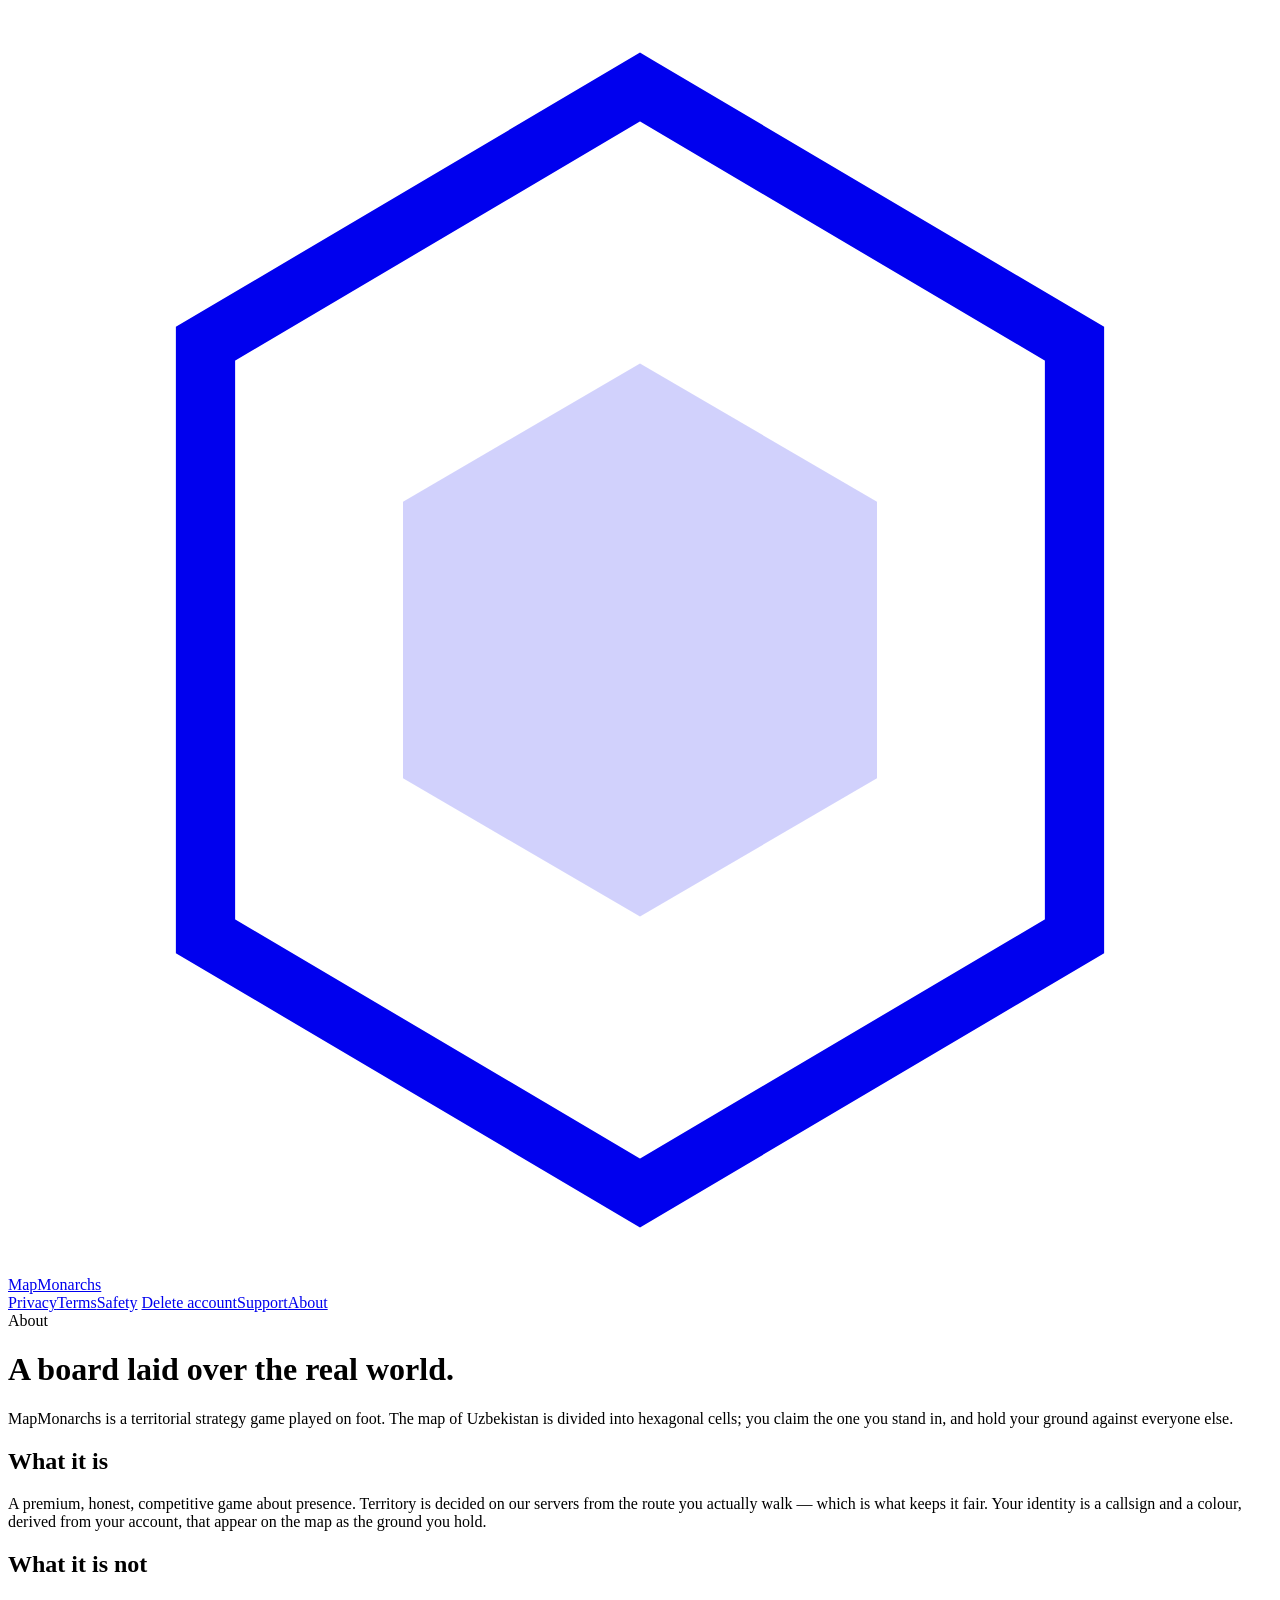
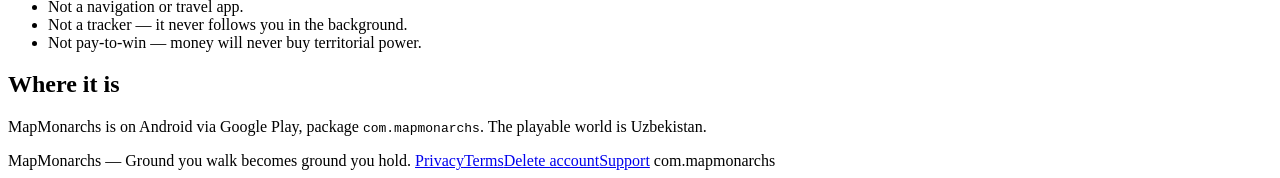
==== website/about.html @ 5a858072 "Add public trust-center website (privacy, terms, deletion, safety) Static, framework-free site for m" ====
<!doctype html>
<html lang="en">
<head>
<meta charset="utf-8">
<title>About — MapMonarchs</title>
<meta name="viewport" content="width=device-width, initial-scale=1">
<meta name="description" content="What MapMonarchs is, and what it is not.">
<link rel="stylesheet" href="/assets/styles.css">
</head>
<body>
<header class="top"><div class="wrap">
  <a class="brand" href="/"><svg viewBox="0 0 32 32" fill="none" aria-hidden="true"><path d="M16 2 27 8.5v15L16 30 5 23.5v-15L16 2Z" stroke="currentColor" stroke-width="1.5"/><path d="M16 9 22 12.5v7L16 23l-6-3.5v-7L16 9Z" fill="currentColor" opacity=".18"/></svg>MapMonarchs</a>
  <nav class="anchors">
    <a href="/privacy">Privacy</a><a href="/terms">Terms</a><a href="/safety">Safety</a>
    <a href="/account-deletion">Delete account</a><a href="/support">Support</a><a href="/about" aria-current="page">About</a>
  </nav>
</div></header>

<div class="hero"><div class="wrap">
  <span class="eyebrow">About</span>
  <h1>A board laid over the real world.</h1>
  <p class="lede">MapMonarchs is a territorial strategy game played on foot. The map of Uzbekistan is divided into hexagonal cells; you claim the one you stand in, and hold your ground against everyone else.</p>
</div></div>

<main class="wrap">
  <section>
    <h2>What it is</h2>
    <p>A premium, honest, competitive game about presence. Territory is decided on our servers from the route you actually walk — which is what keeps it fair. Your identity is a callsign and a colour, derived from your account, that appear on the map as the ground you hold.</p>
  </section>
  <section>
    <h2>What it is not</h2>
    <ul>
      <li>Not a navigation or travel app.</li>
      <li>Not a tracker — it never follows you in the background.</li>
      <li>Not pay-to-win — money will never buy territorial power.</li>
    </ul>
  </section>
  <section>
    <h2>Where it is</h2>
    <p>MapMonarchs is on Android via Google Play, package <code>com.mapmonarchs</code>. The playable world is Uzbekistan.</p>
  </section>
</main>

<footer><div class="wrap">
  <span>MapMonarchs — Ground you walk becomes ground you hold.</span>
  <a href="/privacy">Privacy</a><a href="/terms">Terms</a><a href="/account-deletion">Delete account</a><a href="/support">Support</a>
  <span class="sep">com.mapmonarchs</span>
</div></footer>
</body>
</html>
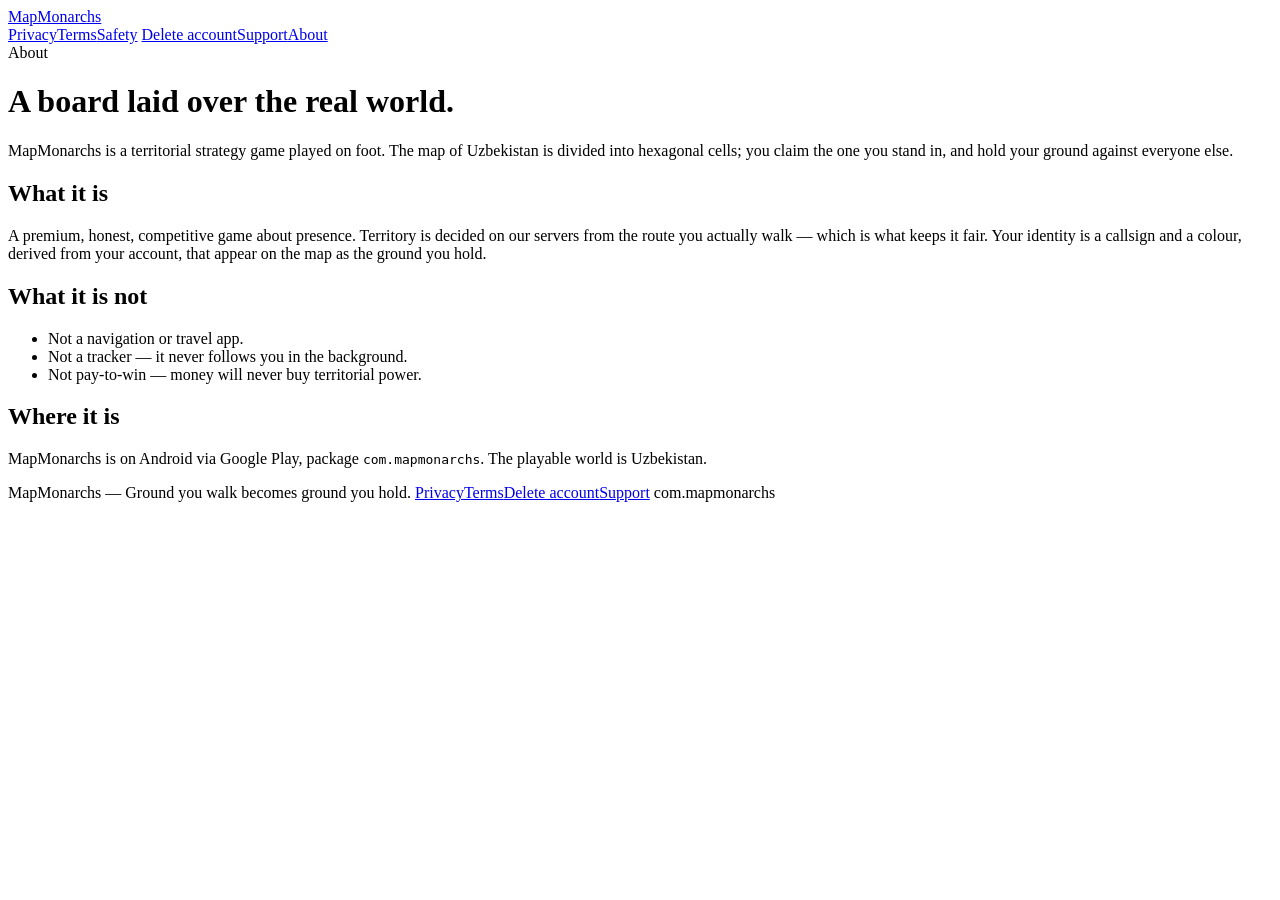
==== commit de9cdd9a: "Website: real crown logo, /how-it-works 3D page, richer footer Second pass toward "the whole site, n" ====
--- a/website/about.html
+++ b/website/about.html
@@ -2,6 +2,7 @@
 <html lang="en">
 <head>
 <meta charset="utf-8">
+<link rel="icon" href="/favicon.svg" type="image/svg+xml">
 <title>About — MapMonarchs</title>
 <meta name="viewport" content="width=device-width, initial-scale=1">
 <meta name="description" content="What MapMonarchs is, and what it is not.">
@@ -9,7 +10,7 @@
 </head>
 <body>
 <header class="top"><div class="wrap">
-  <a class="brand" href="/"><svg viewBox="0 0 32 32" fill="none" aria-hidden="true"><path d="M16 2 27 8.5v15L16 30 5 23.5v-15L16 2Z" stroke="currentColor" stroke-width="1.5"/><path d="M16 9 22 12.5v7L16 23l-6-3.5v-7L16 9Z" fill="currentColor" opacity=".18"/></svg>MapMonarchs</a>
+  <a class="brand" href="/"><img class="mark" src="/assets/mapmonarchs-crown.png" alt="" aria-hidden="true">MapMonarchs</a>
   <nav class="anchors">
     <a href="/privacy">Privacy</a><a href="/terms">Terms</a><a href="/safety">Safety</a>
     <a href="/account-deletion">Delete account</a><a href="/support">Support</a><a href="/about" aria-current="page">About</a>
